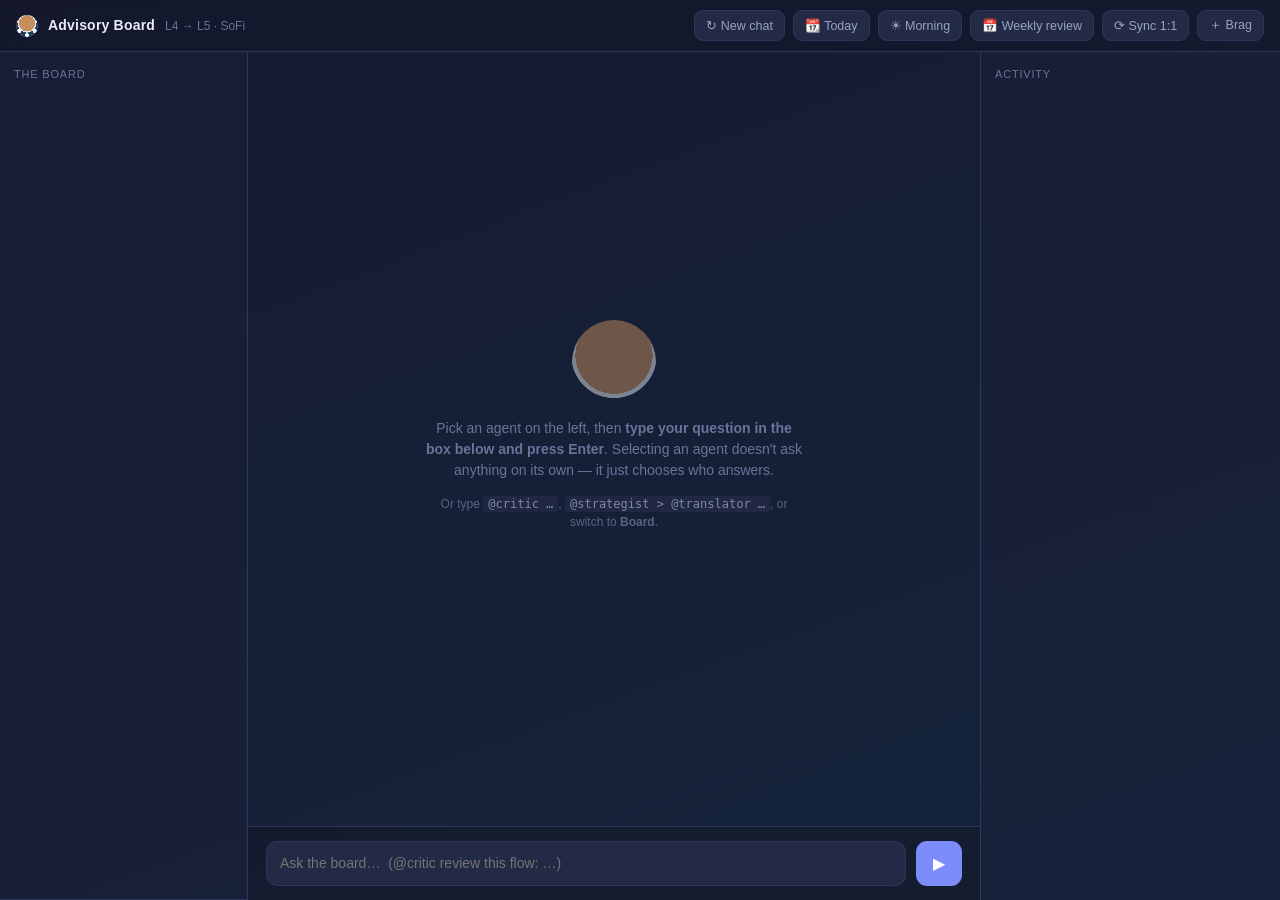
==== web/index.html @ 9582147d "GUI: remove mode toggle; add 'The Whole Board' row (6-color avatar); plain-dot avatars (no initials)" ====
<!DOCTYPE html>
<html lang="en">
<head>
  <meta charset="UTF-8" />
  <meta name="viewport" content="width=device-width, initial-scale=1.0" />
  <title>Advisory Board</title>
  <link rel="stylesheet" href="/web/styles.css" />
</head>
<body>
  <header class="topbar">
    <div class="brand">
      <span class="brand-dot"></span>
      <span class="brand-title">Advisory Board</span>
      <span class="brand-sub">L4 → L5 · SoFi</span>
    </div>
    <div class="topbar-actions">
      <button class="act" data-action="new">↻ New chat</button>
      <button class="act" data-action="today">📆 Today</button>
      <button class="act" data-action="morning">☀ Morning</button>
      <button class="act" data-action="weekly">📅 Weekly review</button>
      <button class="act" data-action="sync">⟳ Sync 1:1</button>
      <button class="act" data-action="brag">＋ Brag</button>
    </div>
  </header>

  <main class="layout">
    <!-- LEFT: agents -->
    <aside class="rail">
      <div class="rail-section grow">
        <div class="rail-label">The board</div>
        <div class="agents" id="agents"></div>
      </div>
    </aside>

    <!-- CENTER: conversation -->
    <section class="center">
      <div class="conversation" id="conversation">
        <div class="empty" id="emptyState">
          <div class="empty-table"></div>
          <p>Pick an agent on the left, then <strong>type your question in the box
            below and press Enter</strong>. Selecting an agent doesn't ask anything
            on its own — it just chooses who answers.</p>
          <p class="empty-eg">Or type <code>@critic …</code>,
            <code>@strategist &gt; @translator …</code>, or switch to <strong>Board</strong>.</p>
        </div>
      </div>
      <div class="quote-bar" id="quoteBar" hidden></div>
      <div class="attach-bar" id="attachBar" hidden></div>
      <form class="composer" id="composer">
        <textarea id="input" rows="1" placeholder="Ask the board…  (@critic review this flow: …)"></textarea>
        <button type="submit" id="send" class="send">▶</button>
      </form>
      <div class="drop-hint">Drop an image to add context</div>
    </section>

    <!-- RIGHT: activity -->
    <aside class="activity">
      <div class="rail-label">Activity</div>
      <div class="timeline" id="timeline"></div>
    </aside>
  </main>

  <div class="modal-backdrop" id="modal" hidden>
    <div class="modal">
      <div class="modal-head"><span id="modalTitle"></span><button id="modalClose">✕</button></div>
      <pre id="modalBody"></pre>
    </div>
  </div>

  <button id="quoteBtn" class="quote-btn">❝ Quote</button>

  <div class="toasts" id="toasts"></div>

  <script src="/web/app.js"></script>
</body>
</html>
---- web/styles.css ----
:root {
  --bg: #14182b;
  --bg-2: #1b2138;
  --bg-3: #232a45;
  --line: #2e3759;
  --txt: #e7ebf5;
  --txt-dim: #99a2c4;
  --txt-faint: #6b739a;
  --indigo: #5b6bdc;
  --teal: #3fd0c9;
  --accent: #7c8cf8;
  --radius: 14px;
  --shadow: 0 8px 30px rgba(0,0,0,.35);
}

* { box-sizing: border-box; }
html, body { height: 100%; margin: 0; }
body {
  font: 14px/1.5 -apple-system, BlinkMacSystemFont, "SF Pro Text", "Segoe UI", sans-serif;
  color: var(--txt);
  background: linear-gradient(160deg, #161b30, #14233a 90%);
  display: flex; flex-direction: column;
  overflow: hidden;
}

/* topbar */
.topbar {
  display: flex; align-items: center; justify-content: space-between;
  padding: 10px 16px; border-bottom: 1px solid var(--line);
  background: rgba(20,24,43,.7); backdrop-filter: blur(8px);
}
.brand { display: flex; align-items: center; gap: 10px; }
.brand-dot {
  width: 22px; height: 22px; border-radius: 50%;
  background: radial-gradient(circle at 50% 38%, #c78e5c 0 46%, #e1e8ee 46% 52%, transparent 53%),
              radial-gradient(circle at 50% 8%, #f7fafc 0 8%, transparent 9%),
              radial-gradient(circle at 85% 30%, #f7fafc 0 8%, transparent 9%),
              radial-gradient(circle at 85% 72%, #f7fafc 0 8%, transparent 9%),
              radial-gradient(circle at 50% 92%, #f7fafc 0 8%, transparent 9%),
              radial-gradient(circle at 15% 72%, #f7fafc 0 8%, transparent 9%),
              radial-gradient(circle at 15% 30%, #f7fafc 0 8%, transparent 9%),
              linear-gradient(160deg, #2a2e54, #18465a);
  box-shadow: inset 0 0 0 1px rgba(255,255,255,.1);
}
.brand-title { font-weight: 650; letter-spacing: .2px; }
.brand-sub { color: var(--txt-faint); font-size: 12px; }
.topbar-actions { display: flex; gap: 8px; }
.act {
  background: var(--bg-3); color: var(--txt-dim); border: 1px solid var(--line);
  padding: 6px 11px; border-radius: 9px; cursor: pointer; font-size: 12.5px;
}
.act:hover { color: var(--txt); border-color: var(--accent); }

/* layout */
.layout { flex: 1; display: grid; grid-template-columns: 248px 1fr 300px; min-height: 0; }
.rail, .activity { background: rgba(27,33,56,.5); overflow-y: auto; }
.rail { border-right: 1px solid var(--line); display: flex; flex-direction: column; }
.activity { border-left: 1px solid var(--line); padding: 14px; }
.rail-section { padding: 14px; border-bottom: 1px solid var(--line); }
.rail-section.grow { flex: 1; }
.rail-label { font-size: 11px; text-transform: uppercase; letter-spacing: .8px; color: var(--txt-faint); margin-bottom: 10px; }

/* modes */
.modes { display: flex; gap: 4px; background: var(--bg); padding: 4px; border-radius: 10px; }
.mode { flex: 1; background: transparent; border: 0; color: var(--txt-dim); padding: 6px; border-radius: 7px; cursor: pointer; font-size: 12.5px; }
.mode.active { background: var(--accent); color: #fff; font-weight: 600; }
.mode-hint { margin-top: 8px; font-size: 11.5px; color: var(--txt-faint); }

/* agent cards */
.agents { display: flex; flex-direction: column; gap: 8px; }
.agent {
  display: flex; gap: 10px; align-items: flex-start; padding: 10px;
  border: 1px solid var(--line); border-radius: 11px; cursor: pointer;
  background: var(--bg-2); position: relative; transition: border-color .15s, transform .1s;
}
.agent:hover { border-color: var(--txt-faint); }
.agent.selected { border-color: var(--ac); box-shadow: inset 0 0 0 1px var(--ac); }
.agent.speaking { border-color: var(--ac); animation: pulse 1.1s infinite; }
@keyframes pulse { 0%,100%{ box-shadow: 0 0 0 0 rgba(124,140,248,0);} 50%{ box-shadow: 0 0 0 3px rgba(124,140,248,.18);} }
.av { width: 26px; height: 26px; border-radius: 50%; flex: none; background: var(--ac); box-shadow: inset 0 0 0 1px rgba(255,255,255,.12); }
.av-board { background: conic-gradient(#3fd0c9 0 60deg, #f0b65e 60deg 120deg, #b794f6 120deg 180deg, #68d391 180deg 240deg, #fc8181 240deg 300deg, #63b3ed 300deg 360deg); }
.board-row { border-bottom: 1px solid var(--line); padding-bottom: 12px; margin-bottom: 4px; }
.agent-meta { min-width: 0; }
.agent-name { font-weight: 600; font-size: 12.5px; }
.agent-goal { font-size: 11px; color: var(--txt-faint); white-space: nowrap; overflow: hidden; text-overflow: ellipsis; }
.badges { display: flex; gap: 4px; margin-top: 4px; flex-wrap: wrap; }
.badge { font-size: 9.5px; padding: 1px 5px; border-radius: 5px; background: var(--bg-3); color: var(--txt-dim); }
.order-pill { position: absolute; top: 8px; right: 8px; width: 17px; height: 17px; border-radius: 50%; background: var(--accent); color: #fff; font-size: 10px; display: grid; place-items: center; }
.speaking-tag { position: absolute; top: 14px; right: 12px; display: flex; gap: 4px; align-items: center; }
.speaking-tag i { width: 5px; height: 5px; border-radius: 50%; background: var(--ac); display: block; animation: workdot 1.1s infinite ease-in-out; }
.speaking-tag i:nth-child(2) { animation-delay: .16s; }
.speaking-tag i:nth-child(3) { animation-delay: .32s; }
@keyframes workdot { 0%, 75%, 100% { opacity: .25; transform: scale(.65); } 38% { opacity: 1; transform: scale(1); } }

/* conversation */
.center { display: flex; flex-direction: column; min-height: 0; }
.conversation { flex: 1; overflow-y: auto; padding: 20px 22px; display: flex; flex-direction: column; gap: 14px; -webkit-user-select: text; user-select: text; }
.bubble-body, .msg.user { -webkit-user-select: text; user-select: text; cursor: text; }

/* floating quote button */
.quote-btn { position: fixed; z-index: 50; display: none; background: var(--accent); color: #fff; border: 0;
  border-radius: 8px; padding: 5px 11px; font-size: 12.5px; font-weight: 600; cursor: pointer; box-shadow: var(--shadow); }
.quote-btn:hover { filter: brightness(1.08); }

/* quote chip above composer + in-bubble blockquote */
.quote-bar { display: flex; align-items: flex-start; gap: 10px; padding: 8px 18px 0; }
.quote-bar .q-mark { color: var(--accent); font-size: 16px; line-height: 1.2; flex: none; }
.quote-bar .q-text { font-size: 12px; color: var(--txt-dim); border-left: 2px solid var(--accent); padding-left: 8px;
  max-height: 42px; overflow: hidden; flex: 1; font-style: italic; }
.quote-bar .attach-x { margin-left: 0; }
.msg-quote { border-left: 2px solid rgba(255,255,255,.55); padding-left: 9px; margin-bottom: 6px; opacity: .85; font-style: italic; font-size: 12.5px; }
.empty { margin: auto; max-width: 380px; text-align: center; color: var(--txt-faint); }
.empty code { background: var(--bg-3); padding: 1px 5px; border-radius: 4px; color: var(--txt-dim); }
.empty-table { width: 84px; height: 84px; margin: 0 auto 14px; border-radius: 50%;
  background: radial-gradient(circle at 50% 42%, #c78e5c 0 60%, #e1e8ee 60% 66%, transparent 67%); opacity: .5; }

.divider { display: flex; align-items: center; gap: 10px; color: var(--txt-faint); font-size: 11px; text-transform: uppercase; letter-spacing: .6px; margin: 4px 0; }
.divider::before, .divider::after { content: ""; flex: 1; height: 1px; background: var(--line); }
.empty-eg { font-size: 12px; margin-top: 8px; opacity: .8; }

.msg { max-width: 86%; }
.msg.user { align-self: flex-end; background: var(--accent); color: #fff; padding: 9px 13px; border-radius: 13px 13px 4px 13px; }
.msg-img { display: block; max-width: 320px; max-height: 260px; border-radius: 9px; margin-bottom: 6px; border: 1px solid rgba(255,255,255,.25); }
.msg.agent { align-self: flex-start; width: 100%; max-width: 100%; }
.reacting { font-size: 11px; color: var(--txt-faint); margin: 0 0 3px 2px; }
.reacting b { color: var(--txt-dim); font-weight: 600; }
.bubble {
  border: 1px solid var(--line); border-left: 3px solid var(--ac);
  background: var(--bg-2); border-radius: 4px 12px 12px 12px; padding: 11px 14px;
}
.bubble-head { display: flex; align-items: center; gap: 8px; margin-bottom: 6px; }
.bubble-head .av { width: 20px; height: 20px; font-size: 9px; }
.bubble-name { font-weight: 650; font-size: 12.5px; color: var(--ac); }
.bubble-body { white-space: pre-wrap; font-size: 13.5px; color: var(--txt); }
.bubble-body.streaming::after { content: "▌"; color: var(--ac); animation: blink 1s steps(2) infinite; }
@keyframes blink { 50% { opacity: 0; } }

/* attachment bar */
.attach-bar { display: flex; align-items: center; gap: 10px; padding: 8px 18px 0; }
.attach-thumb { width: 40px; height: 40px; object-fit: cover; border-radius: 7px; border: 1px solid var(--line); }
.attach-name { font-size: 12px; color: var(--txt-dim); }
.attach-x { margin-left: auto; background: var(--bg-3); color: var(--txt-dim); border: 1px solid var(--line); border-radius: 7px; width: 26px; height: 26px; cursor: pointer; }
.attach-x:hover { color: var(--txt); border-color: #fc8181; }

/* drag-over state */
.center { position: relative; }
.drop-hint { display: none; }
.center.drag-over::after { content: ""; position: absolute; inset: 8px; border: 2px dashed var(--accent); border-radius: 14px; background: rgba(124,140,248,.08); pointer-events: none; z-index: 5; }
.center.drag-over .drop-hint { display: block; position: absolute; top: 50%; left: 50%; transform: translate(-50%,-50%); color: var(--accent); font-weight: 600; z-index: 6; pointer-events: none; }

/* composer */
.composer { display: flex; gap: 10px; padding: 14px 18px; border-top: 1px solid var(--line); background: rgba(20,24,43,.6); }
#input { flex: 1; resize: none; background: var(--bg-3); color: var(--txt); border: 1px solid var(--line);
  border-radius: 11px; padding: 11px 13px; font: inherit; max-height: 160px; }
#input:focus { outline: none; border-color: var(--accent); }
.send { background: var(--accent); color: #fff; border: 0; border-radius: 11px; width: 46px; cursor: pointer; font-size: 16px; }
.send:disabled { opacity: .5; cursor: default; }

/* activity */
.timeline { display: flex; flex-direction: column; gap: 9px; }
.tl-item { border: 1px solid var(--line); border-radius: 10px; padding: 9px 11px; background: var(--bg-2); cursor: pointer; }
.tl-item:hover { border-color: var(--accent); }
.tl-top { display: flex; justify-content: space-between; gap: 8px; }
.tl-title { font-size: 12.5px; font-weight: 600; }
.tl-date { font-size: 11px; color: var(--txt-faint); flex: none; }
.tl-body { font-size: 11.5px; color: var(--txt-dim); margin-top: 4px; max-height: 34px; overflow: hidden; }
.tl-empty { color: var(--txt-faint); font-size: 12px; }
.tl-kind-weekly { border-left: 3px solid var(--teal); }
.tl-kind-brag { border-left: 3px solid #f0b65e; }

/* modal */
.modal-backdrop { position: fixed; inset: 0; background: rgba(0,0,0,.55); display: grid; place-items: center; z-index: 30; }
.modal-backdrop[hidden] { display: none; }
.modal { background: var(--bg-2); border: 1px solid var(--line); border-radius: 14px; width: min(720px, 92vw); max-height: 82vh; display: flex; flex-direction: column; box-shadow: var(--shadow); }
.modal-head { display: flex; justify-content: space-between; align-items: center; padding: 12px 16px; border-bottom: 1px solid var(--line); font-weight: 650; }
.modal-head button { background: none; border: 0; color: var(--txt-dim); font-size: 16px; cursor: pointer; }
.modal pre { margin: 0; padding: 16px; overflow: auto; white-space: pre-wrap; font: 13px/1.55 ui-monospace, monospace; color: var(--txt); }

/* toasts */
.toasts { position: fixed; bottom: 18px; left: 50%; transform: translateX(-50%); display: flex; flex-direction: column; gap: 8px; z-index: 40; }
.toast { background: var(--bg-3); border: 1px solid var(--line); color: var(--txt); padding: 9px 15px; border-radius: 10px; box-shadow: var(--shadow); font-size: 13px; }
.toast.err { border-color: #fc8181; }

/* morning form */
.mform { border: 1px solid var(--line); border-left: 3px solid #f0b65e; background: var(--bg-2); border-radius: 4px 12px 12px 12px; padding: 14px; }
.mform h4 { margin: 0 0 10px; }
.mq { margin-bottom: 12px; }
.mq label { display: block; font-size: 13px; margin-bottom: 5px; color: var(--txt); }
.mq textarea { width: 100%; background: var(--bg-3); color: var(--txt); border: 1px solid var(--line); border-radius: 9px; padding: 8px; font: inherit; resize: vertical; }
.brag-suggest { display: flex; flex-direction: column; gap: 7px; margin-bottom: 12px; }
.brag-label { font-size: 11.5px; color: var(--txt-faint); }
.brag-loading { font-size: 12px; color: var(--txt-faint); font-style: italic; }
.brag-chip { display: flex; align-items: center; gap: 10px; background: var(--bg-3); border: 1px solid var(--line); border-radius: 9px; padding: 8px 10px; }
.brag-chip.added { opacity: .5; }
.brag-chip-text { flex: 1; font-size: 12.5px; }
.brag-add { flex: none; background: #f0b65e; color: #18130a; border: 0; border-radius: 7px; padding: 4px 10px; font-size: 12px; font-weight: 600; cursor: pointer; }
.brag-add:disabled { background: #68d391; cursor: default; }
.morning-cal { font-size: 12px; color: var(--txt-dim); background: var(--bg-3); border-radius: 9px; padding: 8px 10px; margin-bottom: 10px; white-space: pre-wrap; }

.mform-actions { display: flex; gap: 8px; }
.btn { background: var(--accent); color: #fff; border: 0; border-radius: 9px; padding: 8px 14px; cursor: pointer; font-size: 13px; }
.btn.ghost { background: var(--bg-3); color: var(--txt-dim); border: 1px solid var(--line); }
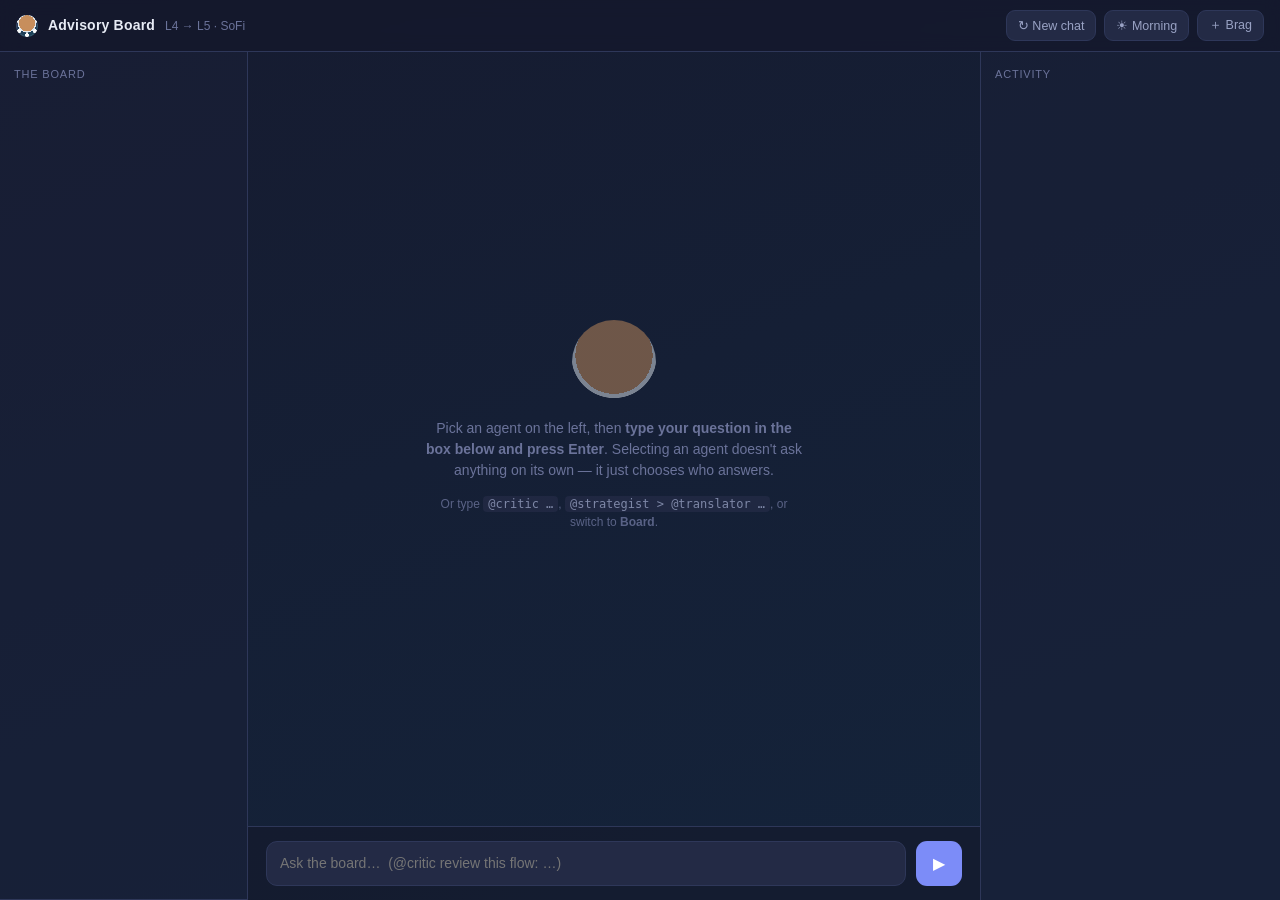
==== commit 3adfbf9e: "Toolbar: remove Today/Weekly/Sync (left with New chat, Morning, Brag); add scheduled Wed 16:00 1:1 s" ====
--- a/web/index.html
+++ b/web/index.html
@@ -15,10 +15,7 @@
     </div>
     <div class="topbar-actions">
       <button class="act" data-action="new">↻ New chat</button>
-      <button class="act" data-action="today">📆 Today</button>
       <button class="act" data-action="morning">☀ Morning</button>
-      <button class="act" data-action="weekly">📅 Weekly review</button>
-      <button class="act" data-action="sync">⟳ Sync 1:1</button>
       <button class="act" data-action="brag">＋ Brag</button>
     </div>
   </header>
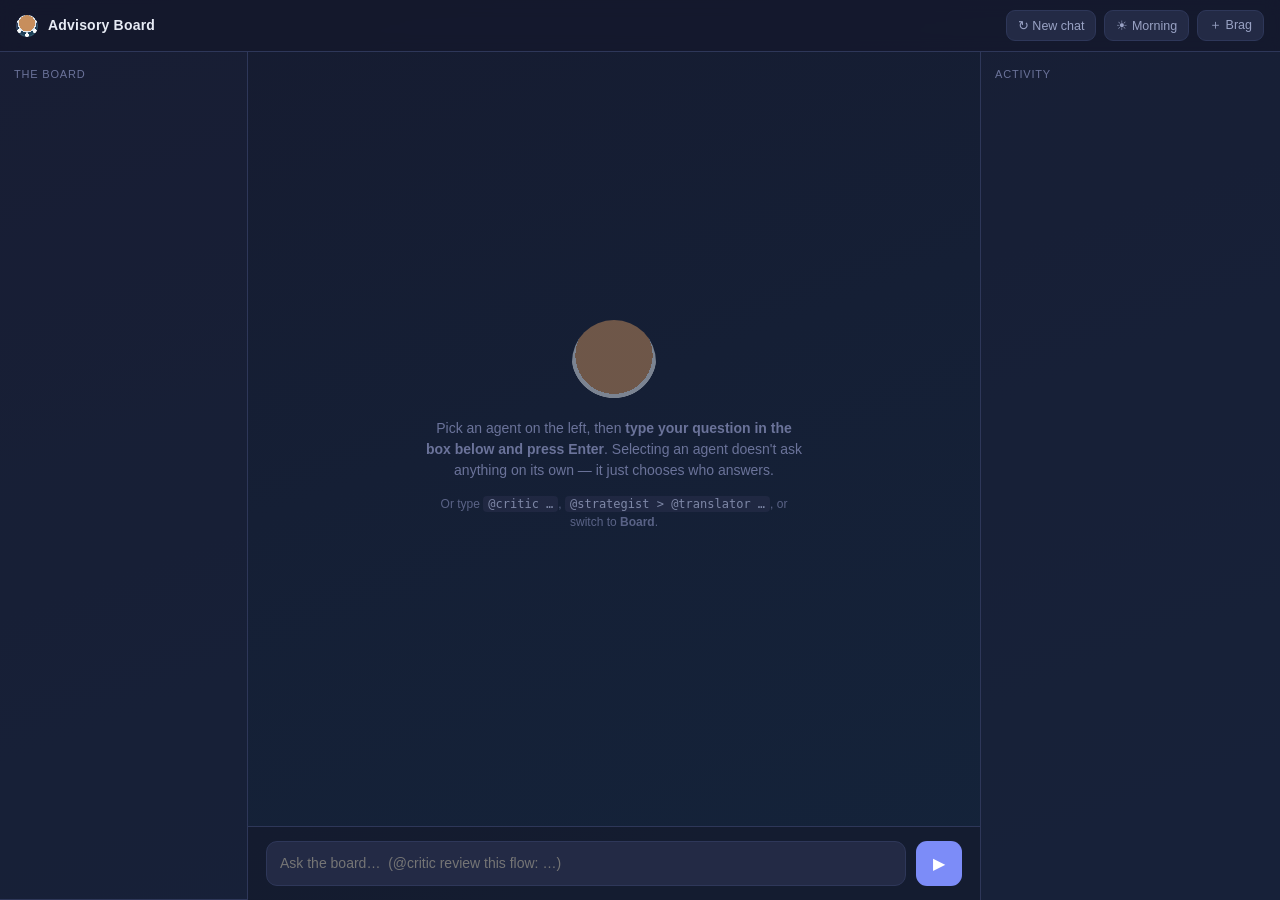
==== commit ea670337: "Remove L4→L5·SoFi subtitle from header" ====
--- a/web/index.html
+++ b/web/index.html
@@ -11,7 +11,6 @@
     <div class="brand">
       <span class="brand-dot"></span>
       <span class="brand-title">Advisory Board</span>
-      <span class="brand-sub">L4 → L5 · SoFi</span>
     </div>
     <div class="topbar-actions">
       <button class="act" data-action="new">↻ New chat</button>
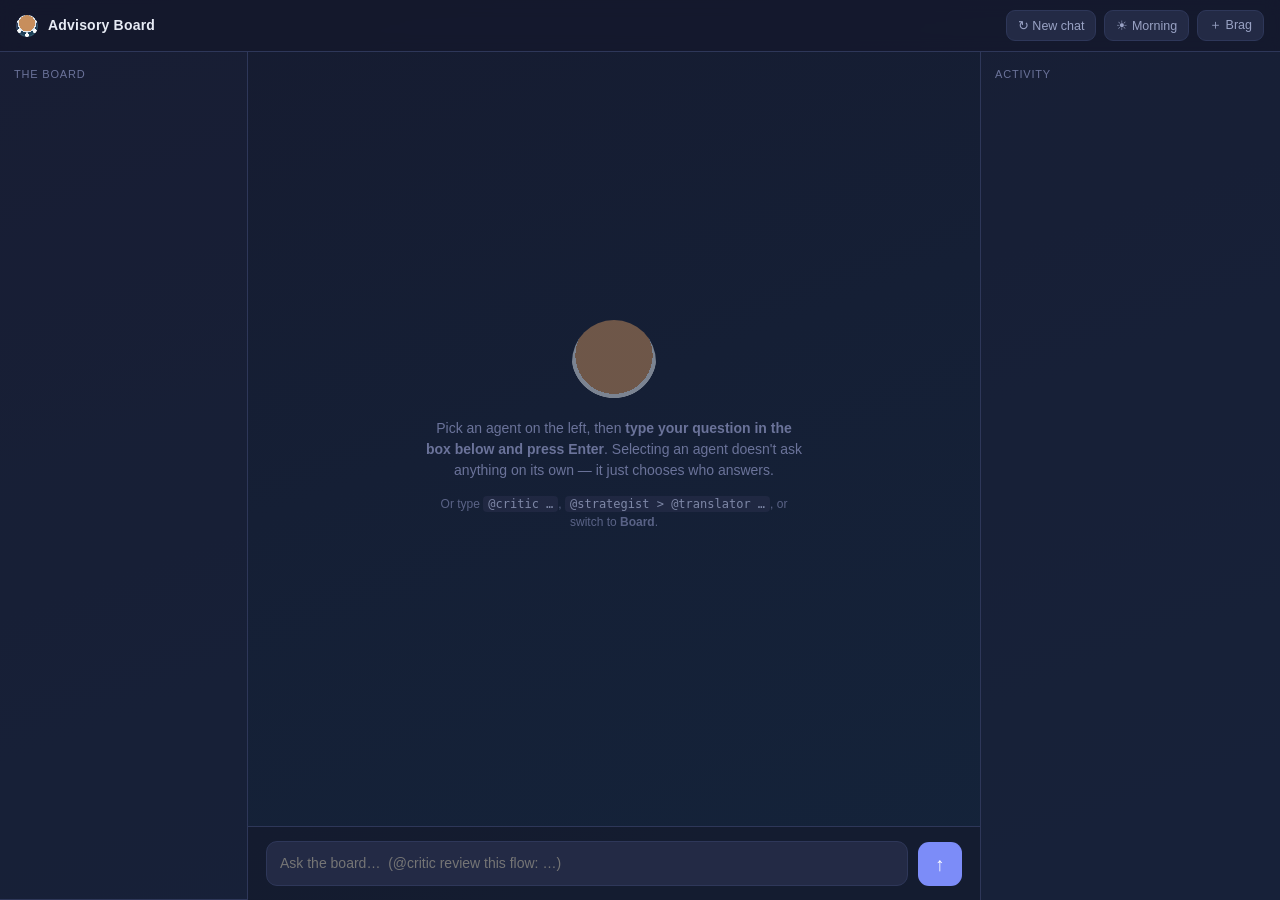
==== commit ea45b661: "GUI polish: up-arrow send, scrollbar-free input, subtle dark scrollbars, smart auto-scroll (sticks t" ====
--- a/web/index.html
+++ b/web/index.html
@@ -44,7 +44,7 @@
       <div class="attach-bar" id="attachBar" hidden></div>
       <form class="composer" id="composer">
         <textarea id="input" rows="1" placeholder="Ask the board…  (@critic review this flow: …)"></textarea>
-        <button type="submit" id="send" class="send">▶</button>
+        <button type="submit" id="send" class="send">↑</button>
       </form>
       <div class="drop-hint">Drop an image to add context</div>
     </section>
--- a/web/styles.css
+++ b/web/styles.css
@@ -14,6 +14,12 @@
 }
 
 * { box-sizing: border-box; }
+
+/* subtle scrollbars that blend with the dark UI */
+::-webkit-scrollbar { width: 10px; height: 10px; }
+::-webkit-scrollbar-track { background: transparent; }
+::-webkit-scrollbar-thumb { background: rgba(255,255,255,.10); border-radius: 8px; border: 3px solid transparent; background-clip: padding-box; }
+::-webkit-scrollbar-thumb:hover { background: rgba(255,255,255,.20); border: 3px solid transparent; background-clip: padding-box; }
 html, body { height: 100%; margin: 0; }
 body {
   font: 14px/1.5 -apple-system, BlinkMacSystemFont, "SF Pro Text", "Segoe UI", sans-serif;
@@ -75,6 +81,7 @@
 }
 .agent:hover { border-color: var(--txt-faint); }
 .agent.selected { border-color: var(--ac); box-shadow: inset 0 0 0 1px var(--ac); }
+.agent.dragging { opacity: .4; }
 .agent.speaking { border-color: var(--ac); animation: pulse 1.1s infinite; }
 @keyframes pulse { 0%,100%{ box-shadow: 0 0 0 0 rgba(124,140,248,0);} 50%{ box-shadow: 0 0 0 3px rgba(124,140,248,.18);} }
 .av { width: 26px; height: 26px; border-radius: 50%; flex: none; background: var(--ac); box-shadow: inset 0 0 0 1px rgba(255,255,255,.12); }
@@ -149,11 +156,14 @@
 .center.drag-over .drop-hint { display: block; position: absolute; top: 50%; left: 50%; transform: translate(-50%,-50%); color: var(--accent); font-weight: 600; z-index: 6; pointer-events: none; }
 
 /* composer */
-.composer { display: flex; gap: 10px; padding: 14px 18px; border-top: 1px solid var(--line); background: rgba(20,24,43,.6); }
+.composer { display: flex; align-items: flex-end; gap: 10px; padding: 14px 18px; border-top: 1px solid var(--line); background: rgba(20,24,43,.6); }
 #input { flex: 1; resize: none; background: var(--bg-3); color: var(--txt); border: 1px solid var(--line);
-  border-radius: 11px; padding: 11px 13px; font: inherit; max-height: 160px; }
+  border-radius: 11px; padding: 11px 13px; font: inherit; max-height: 220px; overflow-y: auto; scrollbar-width: none; }
+#input::-webkit-scrollbar { width: 0; height: 0; display: none; }
 #input:focus { outline: none; border-color: var(--accent); }
-.send { background: var(--accent); color: #fff; border: 0; border-radius: 11px; width: 46px; cursor: pointer; font-size: 16px; }
+.send { flex: none; width: 44px; height: 44px; display: flex; align-items: center; justify-content: center;
+  background: var(--accent); color: #fff; border: 0; border-radius: 11px; cursor: pointer; font-size: 19px; line-height: 1; padding: 0; }
+.send:hover { filter: brightness(1.08); }
 .send:disabled { opacity: .5; cursor: default; }
 
 /* activity */
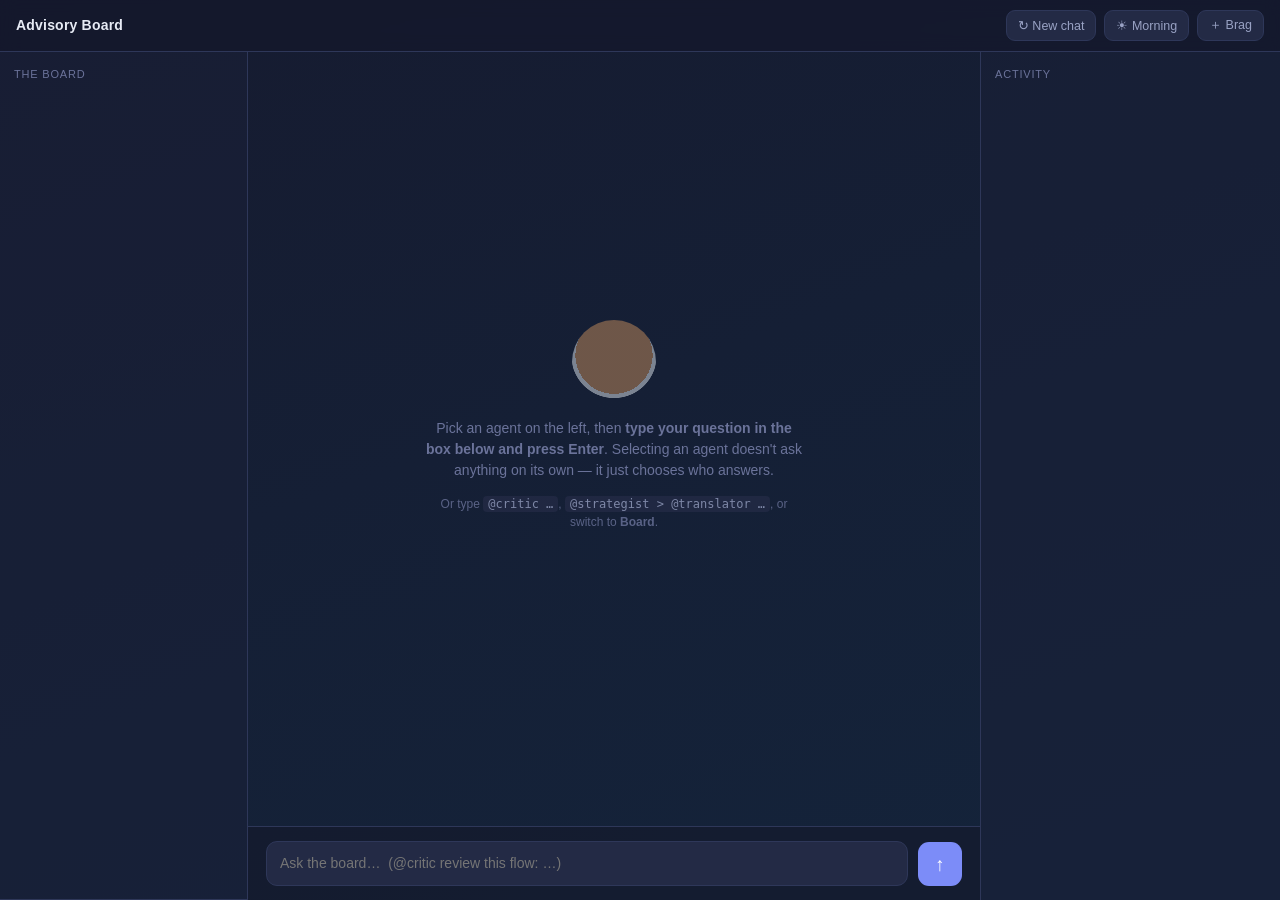
==== commit efdbca20: "Logo: green advisor dots; remove header brand square" ====
--- a/web/index.html
+++ b/web/index.html
@@ -9,7 +9,6 @@
 <body>
   <header class="topbar">
     <div class="brand">
-      <span class="brand-dot"></span>
       <span class="brand-title">Advisory Board</span>
     </div>
     <div class="topbar-actions">
--- a/web/styles.css
+++ b/web/styles.css
@@ -37,16 +37,9 @@
 }
 .brand { display: flex; align-items: center; gap: 10px; }
 .brand-dot {
-  width: 22px; height: 22px; border-radius: 50%;
-  background: radial-gradient(circle at 50% 38%, #c78e5c 0 46%, #e1e8ee 46% 52%, transparent 53%),
-              radial-gradient(circle at 50% 8%, #f7fafc 0 8%, transparent 9%),
-              radial-gradient(circle at 85% 30%, #f7fafc 0 8%, transparent 9%),
-              radial-gradient(circle at 85% 72%, #f7fafc 0 8%, transparent 9%),
-              radial-gradient(circle at 50% 92%, #f7fafc 0 8%, transparent 9%),
-              radial-gradient(circle at 15% 72%, #f7fafc 0 8%, transparent 9%),
-              radial-gradient(circle at 15% 30%, #f7fafc 0 8%, transparent 9%),
-              linear-gradient(160deg, #2a2e54, #18465a);
-  box-shadow: inset 0 0 0 1px rgba(255,255,255,.1);
+  width: 22px; height: 22px; border-radius: 7px;
+  background: linear-gradient(135deg, #7c4cf6 0%, #4a6cf0 50%, #1fb6d6 100%);
+  box-shadow: inset 0 0 0 1px rgba(255,255,255,.15);
 }
 .brand-title { font-weight: 650; letter-spacing: .2px; }
 .brand-sub { color: var(--txt-faint); font-size: 12px; }
@@ -125,7 +118,7 @@
 .divider::before, .divider::after { content: ""; flex: 1; height: 1px; background: var(--line); }
 .empty-eg { font-size: 12px; margin-top: 8px; opacity: .8; }
 
-.msg { max-width: 86%; }
+.msg { max-width: 86%; overflow-wrap: anywhere; word-break: break-word; }
 .msg.user { align-self: flex-end; background: var(--accent); color: #fff; padding: 9px 13px; border-radius: 13px 13px 4px 13px; }
 .msg-img { display: block; max-width: 320px; max-height: 260px; border-radius: 9px; margin-bottom: 6px; border: 1px solid rgba(255,255,255,.25); }
 .msg.agent { align-self: flex-start; width: 100%; max-width: 100%; }
@@ -138,7 +131,7 @@
 .bubble-head { display: flex; align-items: center; gap: 8px; margin-bottom: 6px; }
 .bubble-head .av { width: 20px; height: 20px; font-size: 9px; }
 .bubble-name { font-weight: 650; font-size: 12.5px; color: var(--ac); }
-.bubble-body { white-space: pre-wrap; font-size: 13.5px; color: var(--txt); }
+.bubble-body { white-space: pre-wrap; font-size: 13.5px; color: var(--txt); overflow-wrap: anywhere; word-break: break-word; }
 .bubble-body.streaming::after { content: "▌"; color: var(--ac); animation: blink 1s steps(2) infinite; }
 @keyframes blink { 50% { opacity: 0; } }
 
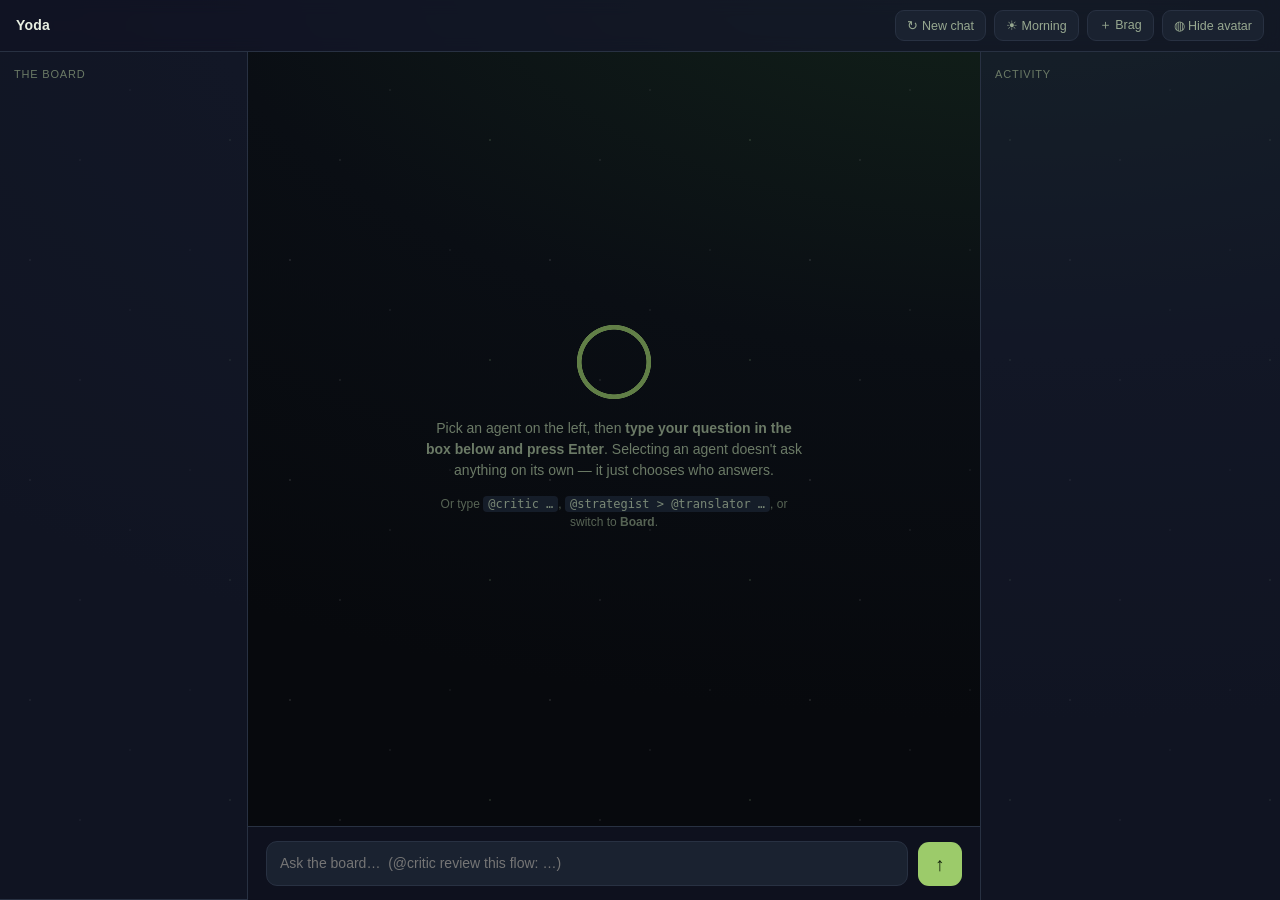
==== commit 1dc1a27b: "Yoda: Career Mentor routing, live Google files, chat→board handoff, cartoon avatar - Career Mentor c" ====
--- a/web/index.html
+++ b/web/index.html
@@ -3,18 +3,19 @@
 <head>
   <meta charset="UTF-8" />
   <meta name="viewport" content="width=device-width, initial-scale=1.0" />
-  <title>Advisory Board</title>
+  <title>Yoda</title>
   <link rel="stylesheet" href="/web/styles.css" />
 </head>
 <body>
   <header class="topbar">
     <div class="brand">
-      <span class="brand-title">Advisory Board</span>
+      <span class="brand-title">Yoda</span>
     </div>
     <div class="topbar-actions">
       <button class="act" data-action="new">↻ New chat</button>
       <button class="act" data-action="morning">☀ Morning</button>
       <button class="act" data-action="brag">＋ Brag</button>
+      <button class="act" data-action="toggle-avatar" id="avatarToggle">◍ Hide avatar</button>
     </div>
   </header>
 
--- a/web/styles.css
+++ b/web/styles.css
@@ -1,16 +1,17 @@
 :root {
-  --bg: #14182b;
-  --bg-2: #1b2138;
-  --bg-3: #232a45;
-  --line: #2e3759;
-  --txt: #e7ebf5;
-  --txt-dim: #99a2c4;
-  --txt-faint: #6b739a;
+  --bg: #0a0e14;
+  --bg-2: #111722;
+  --bg-3: #1a2230;
+  --line: #283142;
+  --txt: #e8efe2;
+  --txt-dim: #97a890;
+  --txt-faint: #6b7a66;
   --indigo: #5b6bdc;
   --teal: #3fd0c9;
-  --accent: #7c8cf8;
+  --accent: #9ccb6a;        /* sage-green highlight */
+  --accent-ink: #11200a;    /* dark text on green */
   --radius: 14px;
-  --shadow: 0 8px 30px rgba(0,0,0,.35);
+  --shadow: 0 8px 30px rgba(0,0,0,.45);
 }
 
 * { box-sizing: border-box; }
@@ -24,10 +25,22 @@
 body {
   font: 14px/1.5 -apple-system, BlinkMacSystemFont, "SF Pro Text", "Segoe UI", sans-serif;
   color: var(--txt);
-  background: linear-gradient(160deg, #161b30, #14233a 90%);
+  background: radial-gradient(120% 90% at 80% -10%, #13241a 0%, #0a0e14 55%, #07090d 100%);
   display: flex; flex-direction: column;
   overflow: hidden;
 }
+/* faint starfield */
+body::before {
+  content: ""; position: fixed; inset: 0; pointer-events: none; z-index: 0; opacity: .5;
+  background-image:
+    radial-gradient(1px 1px at 30px 40px, rgba(255,255,255,.6), transparent),
+    radial-gradient(1px 1px at 130px 90px, rgba(255,255,255,.35), transparent),
+    radial-gradient(1px 1px at 80px 160px, rgba(255,255,255,.45), transparent),
+    radial-gradient(1px 1px at 190px 30px, rgba(255,255,255,.3), transparent),
+    radial-gradient(1.5px 1.5px at 230px 140px, rgba(180,220,160,.5), transparent);
+  background-repeat: repeat; background-size: 260px 220px;
+}
+.topbar, .layout { position: relative; z-index: 1; }
 
 /* topbar */
 .topbar {
@@ -62,7 +75,7 @@
 /* modes */
 .modes { display: flex; gap: 4px; background: var(--bg); padding: 4px; border-radius: 10px; }
 .mode { flex: 1; background: transparent; border: 0; color: var(--txt-dim); padding: 6px; border-radius: 7px; cursor: pointer; font-size: 12.5px; }
-.mode.active { background: var(--accent); color: #fff; font-weight: 600; }
+.mode.active { background: var(--accent); color: var(--accent-ink); font-weight: 600; }
 .mode-hint { margin-top: 8px; font-size: 11.5px; color: var(--txt-faint); }
 
 /* agent cards */
@@ -85,7 +98,7 @@
 .agent-goal { font-size: 11px; color: var(--txt-faint); white-space: nowrap; overflow: hidden; text-overflow: ellipsis; }
 .badges { display: flex; gap: 4px; margin-top: 4px; flex-wrap: wrap; }
 .badge { font-size: 9.5px; padding: 1px 5px; border-radius: 5px; background: var(--bg-3); color: var(--txt-dim); }
-.order-pill { position: absolute; top: 8px; right: 8px; width: 17px; height: 17px; border-radius: 50%; background: var(--accent); color: #fff; font-size: 10px; display: grid; place-items: center; }
+.order-pill { position: absolute; top: 8px; right: 8px; width: 17px; height: 17px; border-radius: 50%; background: var(--accent); color: var(--accent-ink); font-size: 10px; display: grid; place-items: center; }
 .speaking-tag { position: absolute; top: 14px; right: 12px; display: flex; gap: 4px; align-items: center; }
 .speaking-tag i { width: 5px; height: 5px; border-radius: 50%; background: var(--ac); display: block; animation: workdot 1.1s infinite ease-in-out; }
 .speaking-tag i:nth-child(2) { animation-delay: .16s; }
@@ -98,7 +111,7 @@
 .bubble-body, .msg.user { -webkit-user-select: text; user-select: text; cursor: text; }
 
 /* floating quote button */
-.quote-btn { position: fixed; z-index: 50; display: none; background: var(--accent); color: #fff; border: 0;
+.quote-btn { position: fixed; z-index: 50; display: none; background: var(--accent); color: var(--accent-ink); border: 0;
   border-radius: 8px; padding: 5px 11px; font-size: 12.5px; font-weight: 600; cursor: pointer; box-shadow: var(--shadow); }
 .quote-btn:hover { filter: brightness(1.08); }
 
@@ -112,14 +125,14 @@
 .empty { margin: auto; max-width: 380px; text-align: center; color: var(--txt-faint); }
 .empty code { background: var(--bg-3); padding: 1px 5px; border-radius: 4px; color: var(--txt-dim); }
 .empty-table { width: 84px; height: 84px; margin: 0 auto 14px; border-radius: 50%;
-  background: radial-gradient(circle at 50% 42%, #c78e5c 0 60%, #e1e8ee 60% 66%, transparent 67%); opacity: .5; }
+  background: radial-gradient(circle at 50% 50%, transparent 0 54%, var(--accent) 55% 62%, transparent 63%); opacity: .6; }
 
 .divider { display: flex; align-items: center; gap: 10px; color: var(--txt-faint); font-size: 11px; text-transform: uppercase; letter-spacing: .6px; margin: 4px 0; }
 .divider::before, .divider::after { content: ""; flex: 1; height: 1px; background: var(--line); }
 .empty-eg { font-size: 12px; margin-top: 8px; opacity: .8; }
 
 .msg { max-width: 86%; overflow-wrap: anywhere; word-break: break-word; }
-.msg.user { align-self: flex-end; background: var(--accent); color: #fff; padding: 9px 13px; border-radius: 13px 13px 4px 13px; }
+.msg.user { align-self: flex-end; background: var(--accent); color: var(--accent-ink); padding: 9px 13px; border-radius: 13px 13px 4px 13px; }
 .msg-img { display: block; max-width: 320px; max-height: 260px; border-radius: 9px; margin-bottom: 6px; border: 1px solid rgba(255,255,255,.25); }
 .msg.agent { align-self: flex-start; width: 100%; max-width: 100%; }
 .reacting { font-size: 11px; color: var(--txt-faint); margin: 0 0 3px 2px; }
@@ -155,7 +168,7 @@
 #input::-webkit-scrollbar { width: 0; height: 0; display: none; }
 #input:focus { outline: none; border-color: var(--accent); }
 .send { flex: none; width: 44px; height: 44px; display: flex; align-items: center; justify-content: center;
-  background: var(--accent); color: #fff; border: 0; border-radius: 11px; cursor: pointer; font-size: 19px; line-height: 1; padding: 0; }
+  background: var(--accent); color: var(--accent-ink); border: 0; border-radius: 11px; cursor: pointer; font-size: 19px; line-height: 1; padding: 0; }
 .send:hover { filter: brightness(1.08); }
 .send:disabled { opacity: .5; cursor: default; }
 
@@ -201,5 +214,5 @@
 .morning-cal { font-size: 12px; color: var(--txt-dim); background: var(--bg-3); border-radius: 9px; padding: 8px 10px; margin-bottom: 10px; white-space: pre-wrap; }
 
 .mform-actions { display: flex; gap: 8px; }
-.btn { background: var(--accent); color: #fff; border: 0; border-radius: 9px; padding: 8px 14px; cursor: pointer; font-size: 13px; }
+.btn { background: var(--accent); color: var(--accent-ink); border: 0; border-radius: 9px; padding: 8px 14px; cursor: pointer; font-size: 13px; }
 .btn.ghost { background: var(--bg-3); color: var(--txt-dim); border: 1px solid var(--line); }
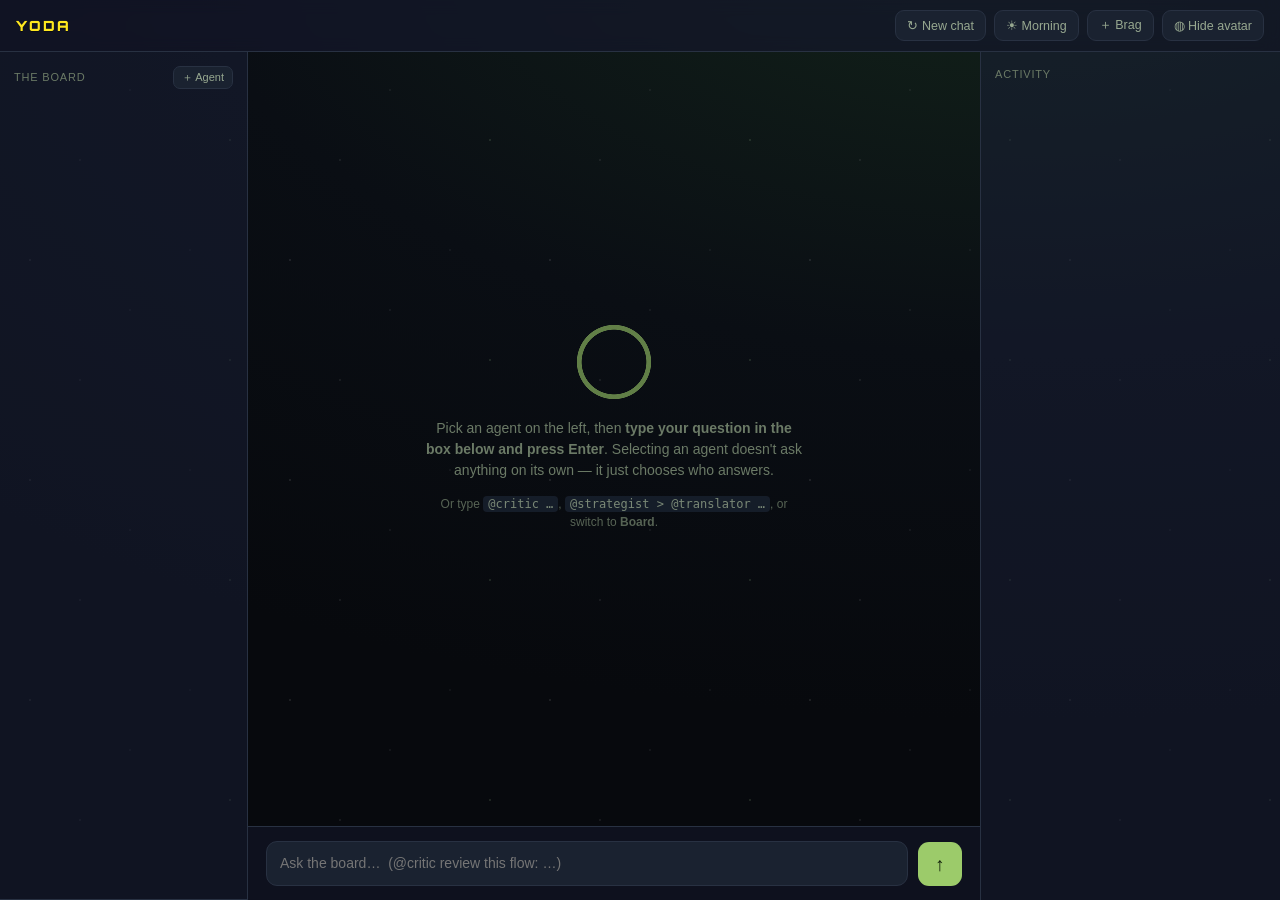
==== commit 20e58107: "Conversational tools, agent CRUD + KB, mini↔board sync, Yoda app/icon Tools (agents act mid-conversa" ====
--- a/web/index.html
+++ b/web/index.html
@@ -23,7 +23,8 @@
     <!-- LEFT: agents -->
     <aside class="rail">
       <div class="rail-section grow">
-        <div class="rail-label">The board</div>
+        <div class="rail-label rail-label-row"><span>The board</span>
+          <button class="rail-add" id="newAgent" title="Add an agent">＋ Agent</button></div>
         <div class="agents" id="agents"></div>
       </div>
     </aside>
@@ -63,6 +64,32 @@
     </div>
   </div>
 
+  <div class="modal-backdrop" id="agentModal" hidden>
+    <div class="modal agent-editor">
+      <div class="modal-head"><span id="agentModalTitle">New agent</span><button id="agentModalClose">✕</button></div>
+      <div class="ae-body">
+        <label>Name<input id="aeName" type="text" placeholder="The Accessibility Lead" /></label>
+        <label>Goal <span class="ae-hint">one line, shown on the card</span>
+          <input id="aeGoal" type="text" placeholder="Catch accessibility issues before eng." /></label>
+        <label>Instructions <span class="ae-hint">the persona — how it should think and respond</span>
+          <textarea id="aePrompt" rows="5" placeholder="You are a WCAG expert who audits flows for contrast, focus order, and screen-reader semantics…"></textarea></label>
+        <label>Knowledge <span class="ae-hint">context it always has — paste specs, principles, links (like a Gem)</span>
+          <textarea id="aeKb" rows="6" placeholder="Team a11y bar: WCAG 2.2 AA. Min target 44×44. Never rely on color alone…"></textarea></label>
+        <div class="ae-row">
+          <label class="ae-color">Color <input id="aeColor" type="color" value="#7c8cf8" /></label>
+          <label class="ae-check"><input id="aeReads" type="checkbox" /> Reads my shared context</label>
+          <label class="ae-check"><input id="aeDeep" type="checkbox" /> Deep thinking (Opus)</label>
+        </div>
+      </div>
+      <div class="ae-actions">
+        <button class="btn ghost" id="aeDelete" hidden>Delete</button>
+        <span class="ae-spacer"></span>
+        <button class="btn ghost" id="aeCancel">Cancel</button>
+        <button class="btn" id="aeSave">Save</button>
+      </div>
+    </div>
+  </div>
+
   <button id="quoteBtn" class="quote-btn">❝ Quote</button>
 
   <div class="toasts" id="toasts"></div>
--- a/web/styles.css
+++ b/web/styles.css
@@ -1,3 +1,5 @@
+@import url('https://fonts.googleapis.com/css2?family=Orbitron:wght@700;900&display=swap');
+
 :root {
   --bg: #0a0e14;
   --bg-2: #111722;
@@ -54,7 +56,37 @@
   background: linear-gradient(135deg, #7c4cf6 0%, #4a6cf0 50%, #1fb6d6 100%);
   box-shadow: inset 0 0 0 1px rgba(255,255,255,.15);
 }
-.brand-title { font-weight: 650; letter-spacing: .2px; }
+.brand-title { font-family: "Orbitron", system-ui, sans-serif; font-weight: 900; text-transform: uppercase;
+  letter-spacing: 2px; color: #ffe81f; text-shadow: 0 1px 0 rgba(0,0,0,.4); }
+
+/* agent rail: add button + per-card edit */
+.rail-label-row { display: flex; align-items: center; justify-content: space-between; }
+.rail-add { background: var(--bg-3); color: var(--txt-dim); border: 1px solid var(--line);
+  border-radius: 7px; font-size: 11px; padding: 3px 8px; cursor: pointer; }
+.rail-add:hover { color: var(--accent); border-color: var(--accent); }
+.agent { position: relative; }
+.agent-edit { position: absolute; top: 6px; right: 6px; width: 22px; height: 22px; border-radius: 6px;
+  background: var(--bg-3); color: var(--txt-dim); border: 1px solid var(--line); cursor: pointer;
+  font-size: 11px; opacity: 0; transition: opacity .12s ease; }
+.agent:hover .agent-edit { opacity: 1; }
+.agent-edit:hover { color: var(--accent); border-color: var(--accent); }
+
+/* agent editor modal */
+.agent-editor { width: min(560px, 92vw); max-height: 88vh; display: flex; flex-direction: column; }
+.ae-body { padding: 14px 16px; overflow-y: auto; display: flex; flex-direction: column; gap: 12px; }
+.ae-body label { display: flex; flex-direction: column; gap: 5px; font-size: 12.5px; color: var(--txt-dim); font-weight: 600; }
+.ae-hint { font-weight: 400; color: var(--txt-faint); font-size: 11px; }
+.ae-body input[type=text], .ae-body textarea { background: var(--bg-3); color: var(--txt); border: 1px solid var(--line);
+  border-radius: 9px; padding: 8px 10px; font: inherit; font-weight: 400; resize: vertical; }
+.ae-body input[type=text]:focus, .ae-body textarea:focus { outline: none; border-color: var(--accent); }
+.ae-row { flex-direction: row !important; align-items: center; gap: 18px; flex-wrap: wrap; }
+.ae-color { flex-direction: row !important; align-items: center; gap: 8px; }
+.ae-color input { width: 38px; height: 26px; padding: 0; border: 1px solid var(--line); border-radius: 6px; background: none; }
+.ae-check { flex-direction: row !important; align-items: center; gap: 6px; font-weight: 400; color: var(--txt-dim); }
+.ae-actions { display: flex; align-items: center; gap: 8px; padding: 12px 16px; border-top: 1px solid var(--line); }
+.ae-spacer { flex: 1; }
+.btn.ghost { background: var(--bg-3); color: var(--txt-dim); border: 1px solid var(--line); }
+.btn.ghost:hover { color: var(--txt); border-color: var(--accent); }
 .brand-sub { color: var(--txt-faint); font-size: 12px; }
 .topbar-actions { display: flex; gap: 8px; }
 .act {
@@ -144,6 +176,14 @@
 .bubble-head { display: flex; align-items: center; gap: 8px; margin-bottom: 6px; }
 .bubble-head .av { width: 20px; height: 20px; font-size: 9px; }
 .bubble-name { font-weight: 650; font-size: 12.5px; color: var(--ac); }
+.bubble-doc { margin-left: auto; background: var(--bg-3); color: var(--txt-dim); border: 1px solid var(--line);
+  border-radius: 7px; font-size: 11px; padding: 3px 8px; cursor: pointer; opacity: 0; transition: opacity .12s ease; }
+.msg.agent:hover .bubble-doc { opacity: 1; }
+.bubble-doc:hover { color: var(--accent); border-color: var(--accent); }
+.doc-link { margin: 2px 0 8px 34px; }
+.doc-link a { color: var(--accent); font-size: 12.5px; cursor: pointer; text-decoration: none; }
+.doc-link a:hover { text-decoration: underline; }
+.auth-note { margin: 2px 0 8px 34px; font-size: 12px; color: #f0b65e; }
 .bubble-body { white-space: pre-wrap; font-size: 13.5px; color: var(--txt); overflow-wrap: anywhere; word-break: break-word; }
 .bubble-body.streaming::after { content: "▌"; color: var(--ac); animation: blink 1s steps(2) infinite; }
 @keyframes blink { 50% { opacity: 0; } }
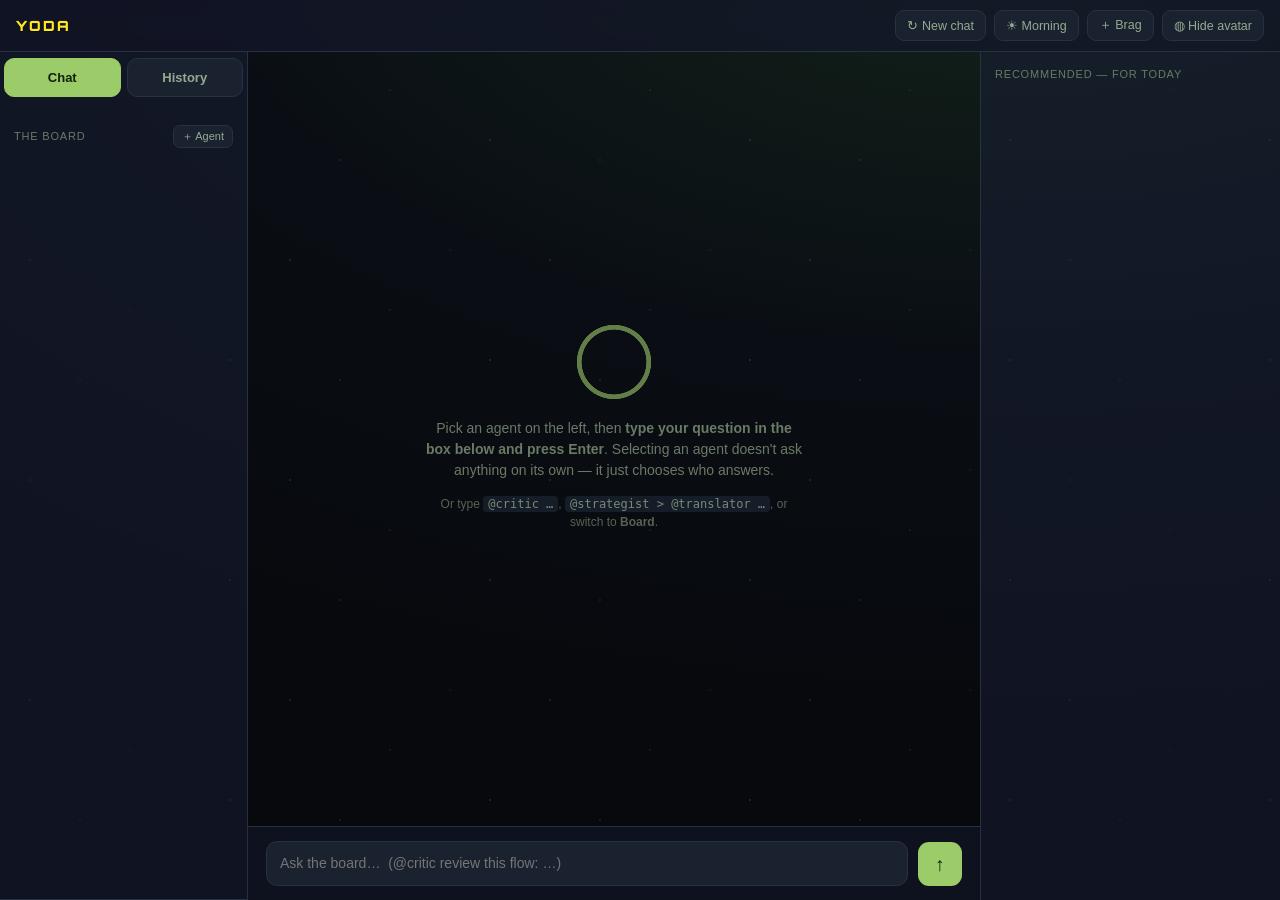
==== commit 4b477b17: "History tab, Recommended actions, brief-in-history, robust auth/key handling - Left rail: Chat | His" ====
--- a/web/index.html
+++ b/web/index.html
@@ -20,12 +20,20 @@
   </header>
 
   <main class="layout">
-    <!-- LEFT: agents -->
+    <!-- LEFT: agents / history -->
     <aside class="rail">
-      <div class="rail-section grow">
+      <div class="rail-tabs">
+        <button class="rail-tab active" data-tab="chat">Chat</button>
+        <button class="rail-tab" data-tab="history">History</button>
+      </div>
+      <div class="rail-section grow" id="tab-chat">
         <div class="rail-label rail-label-row"><span>The board</span>
           <button class="rail-add" id="newAgent" title="Add an agent">＋ Agent</button></div>
         <div class="agents" id="agents"></div>
+      </div>
+      <div class="rail-section grow" id="tab-history" hidden>
+        <div class="rail-label">Past chats — click to resume</div>
+        <div class="history" id="history"></div>
       </div>
     </aside>
 
@@ -50,10 +58,10 @@
       <div class="drop-hint">Drop an image to add context</div>
     </section>
 
-    <!-- RIGHT: activity -->
+    <!-- RIGHT: recommended -->
     <aside class="activity">
-      <div class="rail-label">Activity</div>
-      <div class="timeline" id="timeline"></div>
+      <div class="rail-label">Recommended — for today</div>
+      <div class="recommended" id="recommended"></div>
     </aside>
   </main>
 
--- a/web/styles.css
+++ b/web/styles.css
@@ -184,6 +184,34 @@
 .doc-link a { color: var(--accent); font-size: 12.5px; cursor: pointer; text-decoration: none; }
 .doc-link a:hover { text-decoration: underline; }
 .auth-note { margin: 2px 0 8px 34px; font-size: 12px; color: #f0b65e; }
+
+/* rail tabs */
+.rail-tabs { display: flex; gap: 6px; margin: 6px 4px 14px; }
+.rail-tab { flex: 1; background: var(--bg-3); color: var(--txt-dim); border: 1px solid var(--line);
+  border-radius: 10px; padding: 11px 14px; font-size: 13px; font-weight: 600; cursor: pointer; }
+.rail-tab.active { background: var(--accent); color: var(--accent-ink); border-color: var(--accent); }
+.rail-tab:not(.active):hover { color: var(--txt); border-color: var(--accent); }
+
+/* history list */
+.history { display: flex; flex-direction: column; gap: 6px; overflow-y: auto; }
+.hist-item { border-left: 3px solid var(--ac); background: var(--bg-2); border-radius: 8px;
+  padding: 8px 10px; cursor: pointer; }
+.hist-item:hover { background: var(--bg-3); }
+.hist-item.active { background: var(--bg-3); outline: 1px solid var(--ac); }
+.hist-title { font-size: 12.5px; font-weight: 650; color: var(--txt); }
+.hist-snip { font-size: 11.5px; color: var(--txt-dim); margin-top: 2px; overflow: hidden;
+  text-overflow: ellipsis; white-space: nowrap; }
+
+/* recommended action buttons */
+.recommended { display: flex; flex-direction: column; gap: 8px; margin-bottom: 14px; }
+.rec-chip { display: flex; align-items: center; gap: 8px; width: 100%; text-align: left;
+  background: var(--bg-3); border: 1px solid var(--line); border-radius: 10px;
+  padding: 10px 12px; font-size: 12px; font-weight: 500; color: var(--txt); cursor: pointer;
+  line-height: 1.35; transition: background .12s ease, border-color .12s ease, transform .05s ease; }
+.rec-chip::before { content: "↳"; color: var(--accent); font-weight: 700; flex: none; }
+.rec-chip:hover { background: var(--accent); color: var(--accent-ink); border-color: var(--accent); }
+.rec-chip:hover::before { color: var(--accent-ink); }
+.rec-chip:active { transform: translateY(1px); }
 .bubble-body { white-space: pre-wrap; font-size: 13.5px; color: var(--txt); overflow-wrap: anywhere; word-break: break-word; }
 .bubble-body.streaming::after { content: "▌"; color: var(--ac); animation: blink 1s steps(2) infinite; }
 @keyframes blink { 50% { opacity: 0; } }
